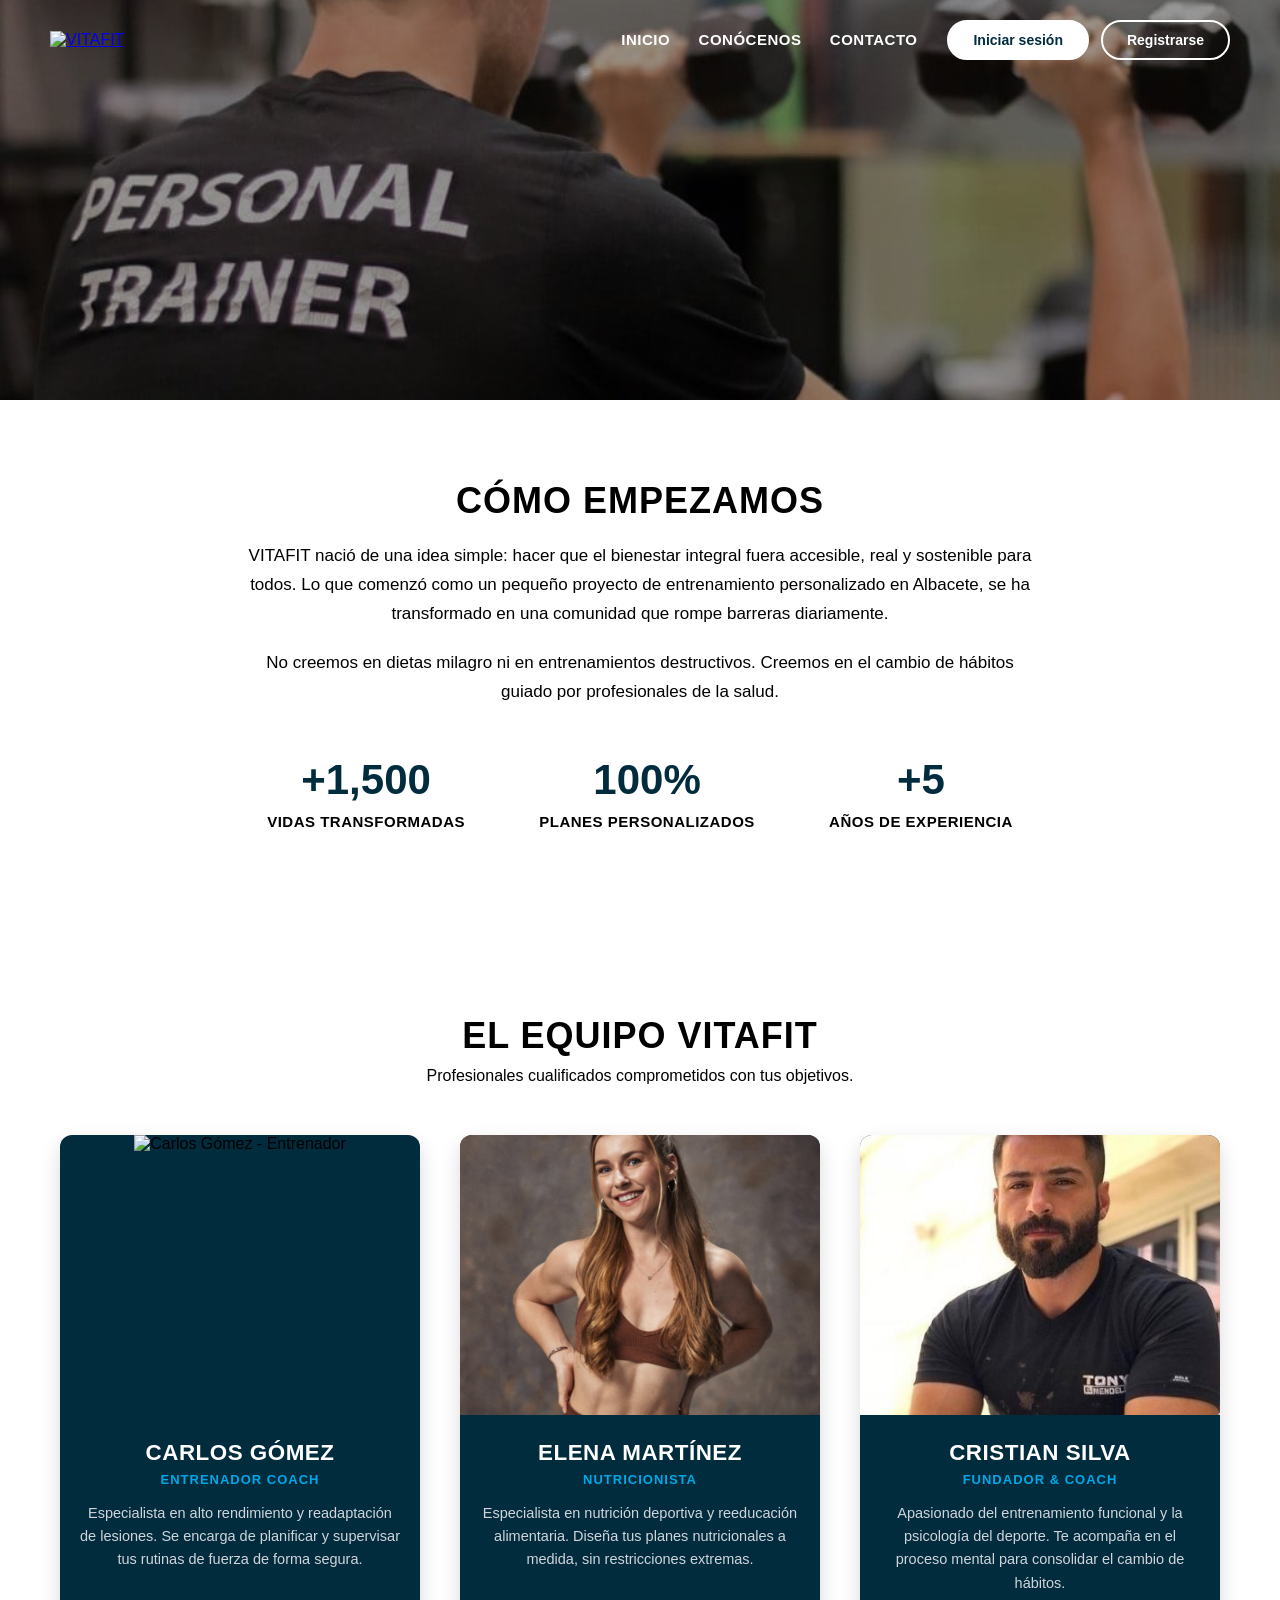
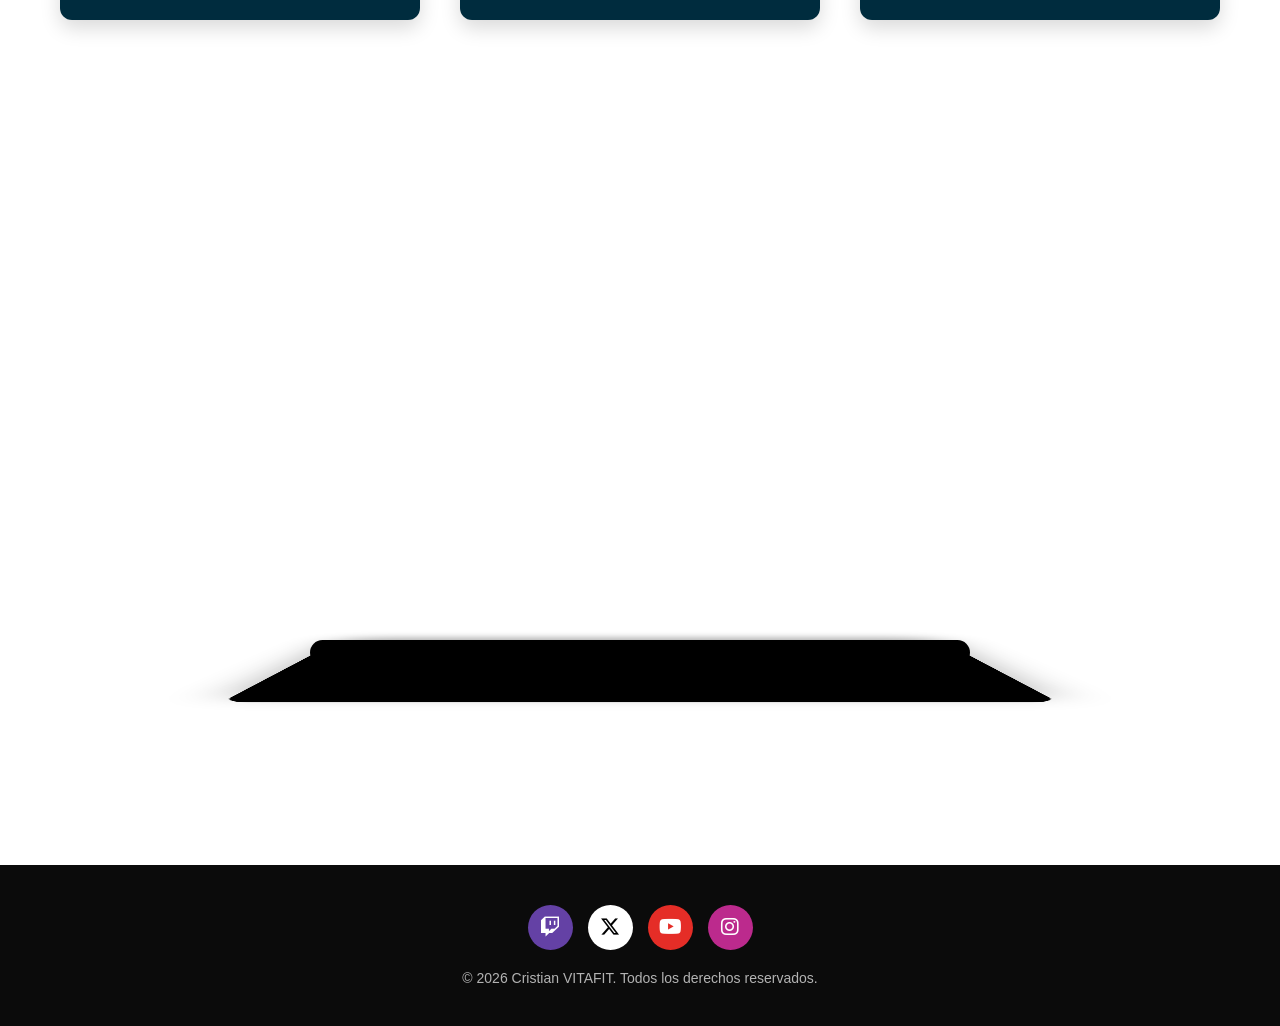
==== Conocenos.html @ 011304a1 "Página web subida" ====
<!DOCTYPE html>
<html lang="en">
<head>
    <meta charset="UTF-8">
    <meta name="viewport" content="width=device-width, initial-scale=1.0">
    <title>Contacto</title>
    <link rel="stylesheet" href="style.css">
    <link rel="icon" href="Imagenes/Vitafit_logo.webp" type="Imagen/webp">
    <link rel="stylesheet" href="https://cdnjs.cloudflare.com/ajax/libs/font-awesome/6.5.1/css/all.min.css">
</head>
<body>
    <header class="cabecera-sitio">
        <div class="logotipo">
            <a href="Index.html">
                <img src="Imagenes/Vitafit_logo.webp" alt="VITAFIT">
            </a>
        </div>
        <div class="contenedor-navegacion">
        <nav class="menu-navegacion">
            <a href="Index.html">Inicio</a>
            <a href="Conocenos.html">Conócenos</a>
            <a href="Contacto.html">Contacto</a>
        </nav>
        <div class="botones-autenticacion">
            <a href="Inicio_Sesion.html" class="btn-autenticacion btn-ingreso">Iniciar sesión</a>
            <a href="Registro.html" class="btn-autenticacion btn-registro">Registrarse</a>
        </div>
        </div>
    </header>


    <section class="seccion-principal seccion-conocenos">
        <div class="contenido-principal">
            <h1></h1>
            <p></p>
        </div>
  </section>

  <main class="contenedor-principal-pagina">
    
        <section class="seccion-historia">
        <div class="bloque-historia">
            <h2>Cómo Empezamos</h2>
            <p>VITAFIT nació de una idea simple: hacer que el bienestar integral fuera accesible, real y sostenible para todos. Lo que comenzó como un pequeño proyecto de entrenamiento personalizado en Albacete, se ha transformado en una comunidad que rompe barreras diariamente.</p>
            <p>No creemos en dietas milagro ni en entrenamientos destructivos. Creemos en el cambio de hábitos guiado por profesionales de la salud.</p>
            
            <div class="contador-logros">
                <div class="logro-item">
                    <h3>+1,500</h3>
                    <p>Vidas Transformadas</p>
                </div>
                <div class="logro-item">
                    <h3>100%</h3>
                    <p>Planes Personalizados</p>
                </div>
                <div class="logro-item">
                    <h3>+5</h3>
                    <p>Años de Experiencia</p>
                </div>
            </div>
        </div>
    </section>
  


<div id="equipo" class="seccion-equipo-niveles">
    <h2 class="titulo-equipo">El Equipo VITAFIT</h2>
    <p class="subtitulo-equipo">Profesionales cualificados comprometidos con tus objetivos.</p>
    
    <div class="contenedor-tarjetas-3columnas">
        

        <div class="tarjeta-estilo">
            <div class="tarjeta-imagen">
                <img src="Imagenes/sergio-peinado-youtube-fitness.webp" alt="Carlos Gómez - Entrenador"/>
            </div>
            <div class="tarjeta-contenido">
                <h3>Carlos Gómez</h3>
                <div class="puesto-personal">Entrenador Coach</div>
                <p>Especialista en alto rendimiento y readaptación de lesiones. Se encarga de planificar y supervisar tus rutinas de fuerza de forma segura.</p>
            </div>
        </div>

  
        <div class="tarjeta-estilo">
            <div class="tarjeta-imagen">
                <img src="Imagenes/Lara_nutricion.jpg" alt="Elena Martínez - Nutricionista"/>
            </div>
            <div class="tarjeta-contenido">
                <h3>Elena Martínez</h3>
                <div class="puesto-personal">Nutricionista</div>
                <p>Especialista en nutrición deportiva y reeducación alimentaria. Diseña tus planes nutricionales a medida, sin restricciones extremas.</p>
            </div>
        </div>


        <div class="tarjeta-estilo">
            <div class="tarjeta-imagen">
                <img src="Imagenes/fundador.jpg" alt="Cristian Silva - Fundador"/>
            </div>
            <div class="tarjeta-contenido">
                <h3>Cristian Silva</h3>
                <div class="puesto-personal">Fundador & Coach </div>
                <p>Apasionado del entrenamiento funcional y la psicología del deporte. Te acompaña en el proceso mental para consolidar el cambio de hábitos.</p>
            </div>
        </div>
        
    </div>
</div>


<div id="portatil">
    <div class="portatil-container">
        <div class="portatil">
            <div class="pantalla">
                <iframe 
                    src="Imagenes/Video.mp4" 
                    frameborder="0"
                    allow="accelerometer; autoplay; clipboard-write; encrypted-media; gyroscope; picture-in-picture"
                    allowfullscreen>
                </iframe>
            </div>
            <div class="base"></div>
        </div>
    </div>
</div>

<script>
    const portatil = document.getElementById('portatil');
    function checkScroll() {
        const rect = portatil.getBoundingClientRect();
        const windowHeight = window.innerHeight;
        if (rect.top < windowHeight - 100) {
            portatil.classList.add('visible');
        } else {
            portatil.classList.remove('visible');
        }
    }
    window.addEventListener('scroll', checkScroll);
    checkScroll();
</script>




  </main>




    <footer class="pie-personalizado" id="contacto">
        <div class="derechos-reservados">
            &copy; 2026 Cristian VITAFIT. Todos los derechos reservados.
        </div>

        <div class="redes-sociales">
            <a href="https://www.twitch.tv" class="btn-social twitch" aria-label="Twitch" target="_blank" rel="noopener noreferrer">
                <i class="fa-brands fa-twitch"></i>
            </a>
            <a href="https://x.com" class="btn-social x-twitter" aria-label="X (Twitter)" target="_blank" rel="noopener noreferrer">
                <i class="fa-brands fa-x-twitter"></i>
            </a>
            <a href="https://www.youtube.com" class="btn-social youtube" aria-label="YouTube" target="_blank" rel="noopener noreferrer">
                <i class="fa-brands fa-youtube"></i>
            </a>
            <a href="https://www.instagram.com" class="btn-social instagram" aria-label="Instagram" target="_blank" rel="noopener noreferrer">
                <i class="fa-brands fa-instagram"></i>
            </a>
        </div>
    </footer>
</body>
</html>
---- style.css ----
* {
    margin: 0;
    padding: 0;
    box-sizing: border-box;
    font-family: 'Segoe UI', Tahoma, Geneva, Verdana, sans-serif;
}


/* 
        =========================================
                    INDEX
        ========================================= 
*/


html {
    scroll-behavior: smooth;
}


.cabecera-sitio {
      position: fixed; 
      top: 0;
      left: 0;
      width: 100%;
      height: 80px;
      z-index: 100;
      display: flex;
      justify-content: space-between;
      align-items: center;
      padding: 0 50px;
      background-color: rgba(255, 255, 255, 0);
      animation: cambiarMenu linear both;
      animation-timeline: scroll();
      animation-range: 0px 150px; 
}

.logotipo {
    display: flex;
    align-items: center;
}

.logotipo img {
    max-height: 60px;
    width: auto;
    object-fit: contain;
}

.contenedor-navegacion {
    display: flex;
    align-items: center;
    gap: 30px;
}

.menu-navegacion a {
    color: rgb(255, 255, 255);
    text-decoration: none;
    font-weight: 600;
    font-size: 15px;
    margin-left: 24px;
    text-transform: uppercase;
    letter-spacing: 0.5px;
    transition: opacity 0.2s ease;
    animation: cambiarTexto linear both;
    animation-timeline: scroll();
    animation-range: 0px 150px;
}

.menu-navegacion a:hover {
    opacity: 0.8;
}


.botones-autenticacion {
    display: flex;
    gap: 12px;
    align-items: center;
}

.btn-autenticacion {
    text-decoration: none;
    font-weight: 700;
    font-size: 14px;
    padding: 10px 24px;
    border-radius: 50px;
    transition: all 0.3s ease;
    display: inline-block;
    text-align: center;
}


.btn-ingreso {
    background-color: #ffffff;
    color: #002c3e;
    border: 2px solid #ffffff;
    animation: cambiarIngreso linear both;
    animation-timeline: scroll();
    animation-range: 0px 150px;
}

.btn-ingreso:hover {
    transform: scale(1.03);
    opacity: 0.9;
}


.btn-registro {
    background-color: transparent;
    color: #ffffff;
    border: 2px solid #ffffff;
    animation: cambiarRegistro linear both;
    animation-timeline: scroll();
    animation-range: 0px 150px;
}

.btn-registro:hover {
    background-color: rgba(255, 255, 255, 0.1);
    transform: scale(1.03);
}


@keyframes cambiarIngreso {
    to {
    background-color: #002c3e;
    color: #ffffff;
    border-color: #002c3e;
    }
}

@keyframes cambiarRegistro {
    to {
    color: #002c3e;
    border-color: #002c3e;
    }
}

@keyframes cambiarMenu {
    to {
    background-color: rgba(255, 255, 255, 1); 
    box-shadow: 0 2px 10px rgba(0, 0, 0, 0.1); 
    }
}

@keyframes cambiarTexto {
    to {
    color: rgb(26, 26, 26); 
    }
}


.seccion-principal {
    height: 100vh;
    background: linear-gradient(rgba(0, 0, 0, 0.4), rgba(0, 0, 0, 0.4)), 
                url('Imagenes/Header.jpeg') center/cover no-repeat;
    display: flex;
    justify-content: center;
    align-items: center;
    color: white;
    text-align: center;
}

.contenido-principal {
    max-width: 800px;
    padding: 0 20px;
}

.contenido-principal h1 {
    font-size: 54px;
    font-weight: 800;
    color: white;
    text-transform: uppercase;
    letter-spacing: 1px;
    line-height: 1.2;
    margin-bottom: 20px;
    text-shadow: 2px 2px 8px rgba(0,0,0,0.5);
}

.contenido-principal p {
    font-size: 20px;
    margin-bottom: 35px;
    font-weight: 300;
    text-shadow: 1px 1px 4px rgba(0,0,0,0.5);
}



.btn-principal {
    display: inline-block;
    padding: 15px 35px;
    background-color: #007bff;
    color: white;
    text-decoration: none;
    font-weight: 600;
    border-radius: 50px;
    text-transform: uppercase;
    font-size: 14px;
    letter-spacing: 1px;
    transition: transform 0.3s ease, box-shadow 0.3s ease;
    box-shadow: 0 4px 15px rgba(0, 123, 255, 0.4);
}

.btn-principal:hover {
    transform: translateY(-3px);
    box-shadow: 0 6px 20px rgba(0, 123, 255, 0.6);
}


.seccion-contenido {
    padding: 100px 50px;
    background-color: #ffffff;
}

.seccion-contenido h2 {
    text-align: center;
    font-size: 36px;
    color: #000000;
    margin-bottom: 10px;
    text-transform: uppercase;
    letter-spacing: 1px;
}

.subtitulo-seccion {
    text-align: center;
    max-width: 650px;
    margin: 0 auto 60px auto;
    color: #000000;
    font-size: 18px;
    line-height: 1.6;
}

.beneficios-cuadricula {
    display: grid;
    grid-template-columns: repeat(auto-fit, minmax(280px, 1fr));
    gap: 30px;
    max-width: 1200px;
    margin: 0 auto;
}

.beneficio-elemento {
    background-color: #002c3e;
    padding: 40px 30px;
    border-radius: 12px;
    text-align: center;
    box-shadow: 0 4px 15px rgba(0,0,0,0.02);
    transition: transform 0.3s ease;
}

.beneficio-elemento:hover {
    transform: translateY(-5px);
}

.beneficio-elemento i {
    font-size: 45px;
    color: white;
    margin-bottom: 20px;
}

.beneficio-elemento h3 {
    font-size: 20px;
    margin-bottom: 12px;
    color: white;
}

.beneficio-elemento p {
    color: white;
    font-size: 15px;
    line-height: 1.6;
}


.seccion-animacion {
    background-color: #ffffff;
    padding: 0 50px 60px 50px;
    display: flex;
    justify-content: center;
    align-items: center;
    margin-top: 100px;
}

.contenedor-gif {
    max-width: 850px;
    width: 100%;
    border-radius: 12px;
    overflow: hidden;
    box-shadow: 0 8px 25px rgba(0,0,0,0.08);
}

.contenedor-gif img {
    width: 100%;
    height: auto;
    display: block;
    object-fit: cover;
}


.seccion-casos-titulo {
    background-color: #ffffff; 
    padding-top: 90px;
    text-align: center;
    margin-top: -50px;
}

.seccion-casos-titulo h2 {
    font-size: 36px;
    color: #000000;
    text-transform: uppercase;
    letter-spacing: 1px;
}

.seccion-casos-titulo p {
    color: #000000;
    max-width: 600px;
    margin: 15px auto 0 auto;
    padding: 0 20px;
    font-size: 16px;
}

.contenedor-antes-despues-grid {
    display: grid;
    grid-template-columns: repeat(3, 1fr); 
    gap: 40px; 
    justify-items: center;
    background-color: #ffffff;
    padding: 60px 40px 100px 40px;
    max-width: 1200px;
    margin: 0 auto;
}

.contenedor-comparador {
    position: relative;
    width: 100%;
    max-width: 340px; 
    height: 520px; 
    overflow: hidden;
    border-radius: 15px;
    box-shadow: 0px 8px 25px rgba(0,0,0,0.12);
}

.contenedor-comparador img {
    position: absolute;
    top: 0;
    left: 0;
    width: 100%;
    height: 100%;
    object-fit: cover;
    user-select: none;
    pointer-events: none;
}

.imagen-despues {
    clip-path: inset(0 50% 0 0);
    z-index: 2;
}

.deslizador {
    position: absolute;
    top: 0;
    left: 50%;
    transform: translateX(-1.5px);
    width: 4px;
    height: 100%;
    background-color: #002c3e;
    z-index: 3;
    cursor: grab;
}

.icono-deslizador {
    position: absolute;
    top: 50%;
    left: 50%;
    transform: translate(-50%, -50%);
    width: 36px;
    height: 36px;
    color: #ffffff;
    background-color: #002c3e;
    border: #002c3e;
    border-radius: 50%;
    display: flex;
    justify-content: center;
    align-items: center;
    font-size: 16px;
    user-select: none;
    pointer-events: none;
    box-shadow: 0 0 10px rgba(0,0,0,0.3);
}


@media (max-width: 1024px) {
    .contenedor-antes-despues-grid {
    grid-template-columns: repeat(2, 1fr);
    gap: 30px;
    }
    .contenido-principal h1 { font-size: 44px; }
}

@media (max-width: 768px) {
    .cabecera-sitio {
    padding: 0 20px;
    flex-direction: column;
    height: auto;
    padding-top: 15px;
    padding-bottom: 15px;
    gap: 15px;
    }
    .contenedor-navegacion {
    flex-direction: column;
    gap: 15px;
    }
    .menu-navegacion a {
    font-size: 13px;
    margin-left: 10px;
    margin-right: 10px;
    }
    .contenido-principal h1 { font-size: 32px; }
    .contenido-principal p { font-size: 16px; }
    .contenedor-antes-despues-grid {
    grid-template-columns: 1fr;
    padding: 40px 20px 60px 20px;
    }
    .contenedor-comparador {
    height: 460px; 
    }
}


.pie-personalizado {
    background-color: #0b0b0b; 
    padding: 40px 20px;
    display: flex;
    flex-direction: column;
    align-items: center;
    gap: 20px;
    color: #ffffff;
}

.derechos-reservados {
    font-size: 14px;
    color: #b3b3b3;
    order: 2; 
}

.redes-sociales {
    display: flex;
    justify-content: center;
    gap: 15px; 
    order: 1;
}

.btn-social {
    display: flex;
    align-items: center;
    justify-content: center;
    width: 45px;
    height: 45px;
    border-radius: 50%; 
    color: #ffffff;
    font-size: 20px;
    text-decoration: none;
    transition: transform 0.2s ease, filter 0.2s ease;
}

.btn-social:hover {
    transform: scale(1.08);
    filter: brightness(1.1);
}

.btn-social.twitch { background-color: #6441a5; }
.btn-social.x-twitter { background-color: #ffffff; color: #000000; }
.btn-social.youtube { background-color: #e52d27; }
.btn-social.instagram { background-color: #bc2a8d; }


.seccion-testimonios {
    background-color: #002c3e; 
    width: 100%;
    padding: 80px 40px; 
    display: flex;
    flex-direction: column;
    align-items: center;
}

.titulo-seccion-testimonios {
    color: #ffffff;
    font-size: 2.2rem;
    font-weight: 700;
    margin-bottom: 50px;
    text-align: center;
    max-width: 1200px;
    width: 100%;
}

.contenedor-testimonios {
    display: flex;
    gap: 30px;
    justify-content: center;
    align-items: stretch;
    flex-wrap: wrap;
    max-width: 1200px;
    width: 100%;
}

.tarjeta-testimonio {
    background-color: #ffffff;
    border-radius: 8px;
    padding: 40px 30px;
    flex: 1;
    min-width: 300px;
    max-width: 380px;
    box-shadow: 0 4px 20px rgba(0, 0, 0, 0.15);
    text-align: left;
    display: flex;
    flex-direction: column;
}

.nombre-autor {
    color: #002c3e;
    font-size: 1.75rem;
    font-weight: 400;
    line-height: 1.25;
    margin-bottom: 25px;
}

.texto-opinion {
    color: #333333;
    font-size: 1.05rem;
    line-height: 1.6;
    font-weight: 400;
}

.texto-opinion.cursiva {
    font-style: italic;
    color: #444444;
}

@media (max-width: 992px) {
    .seccion-testimonios {
        padding: 60px 20px;
    }
    .contenedor-testimonios {
        flex-direction: column;
        align-items: center;
    }
    .tarjeta-testimonio {
        width: 100%;
        max-width: 450px;
        margin-bottom: 20px;
    }
    .titulo-seccion-testimonios {
        text-align: center;
        margin-bottom: 40px;
    }
}





/* 
        =========================================
                    INICIO_SESION
        ========================================= 
*/


body.Body-login {
    display: flex;
    height: 100vh;
    width: 100vw;
    overflow: hidden;
    background-color: #ffffff;
}


.Contenedor-izquierda {
    width: 50%;
    min-width: 400px;
    display: flex;
    flex-direction: column;
    justify-content: center;
    align-items: center;
    padding: 40px;
    overflow-y: auto;

}

.Login {
    width: 100%;
    max-width: 450px;
}

.Logo {
    display: flex;
    justify-content: center; 
    align-items: center;    
    width: 100%;    
    margin-bottom: 10px;        
}

.Logo2 {
    margin-top: 340px;
    display: flex;
    justify-content: center; 
    align-items: center;    
    width: 100%;    
    margin-bottom: 10px;        
}


.Logo img {
    max-width: 150px;  
    height: auto;      
    display: block;   
}

.Logo2 img {
    max-width: 150px;  
    height: auto;      
    display: block;   
}



h1 {
    font-size: 24px;
    margin-bottom: 30px;
    color: #000000;
}

.Introducir-datos {
    margin-bottom: 20px;
}

.Introducir-datos label {
    display: block;
    font-size: 14px;
    margin-bottom: 5px;
    color: #000000;
}

.Introducir-datos input {
    width: 100%;
    padding: 12px;
    border: 1px solid #ccc;
    border-radius: 4px;
    font-size: 16px;
}

.Contraseña-olvidada {
    display: block;
    text-align: right;
    font-size: 14px;
    color: #000;
    text-decoration: underline;
    margin-top: 15px;
    margin-bottom: 25px;
    cursor: pointer;
}

.Boton-login {
    width: 100%;
    padding: 14px;
    background-color: #002D36;
    color: white;
    border: none;
    border-radius: 4px;
    font-size: 16px;
    font-weight: bold;
    cursor: pointer;
    transition: background 0.3s;
}

.Boton-login:hover {
    background-color: #004552;
}

.Login-social {
    margin-top: 30px;
}

.Login-social p {
    font-size: 18px;
    margin-bottom: 15px;
    color: #000000;
}

.Botones-social {
    display: flex;
    gap: 10px;
    margin-bottom: 25px;
}

.Botones-social {
    display: flex;
    gap: 10px;
    margin-bottom: 25px;
}


.Boton-social-facebook, .Boton-social-google {
    flex: 1;
    padding: 12px;
    border-radius: 4px;
    cursor: pointer;
    display: flex;
    justify-content: center;
    align-items: center;
    gap: 8px; 
    font-size: 14px;
    font-weight: bold;
    transition: background 0.3s, border-color 0.3s;
}

.Boton-social-facebook img, .Boton-social-google img {
    width: 20px;
    height: 20px;
    order: -1; 
}

.Boton-social-facebook {
    background-color: #3b5998;
    color: #ffffff;
    border: none;
}

.Boton-social-facebook:hover {
    background-color: #2d4373;
}

.Boton-social-google {
    background-color: #ffffff;
    color: #000000;
    border: 1px solid #e0e0e0;
}

.Boton-social-google:hover {
    background-color: #f7f7f7;
}

.Link-registro {
    display: block;
    text-align: center;
    font-size: 15px;
    color: #002D36;
    text-decoration: none;
    font-weight: bold;
}

.Link-registro:hover {
    text-decoration: underline;
}


.Contenedor-derecho-login {
    width: 50%;
    height: 100vh;
    background-image: url('Imagenes/Foto_login2.jpg');
    background-size: cover;
    background-position: center;
    display: block;
}


@media (max-width: 850px) {
    .Contenedor-derecho-login, 
    .Contenedor-derecho-registro {
        display: none;  
    }
    .Contenedor-izquierda {
        width: 100%;     
        min-width: 100%;
    }
}








/* 
        =========================================
                    REGISTRO
        ========================================= 
*/



body.Body-registro {
    display: flex;
    height: 100vh;
    width: 100vw;       
    overflow: hidden;  
    background-color: #ffffff;
}


.Contenedor-izquierda {
    width: 50%;
    display: flex;
    flex-direction: column;
    justify-content: center;
    align-items: center;
    padding: 40px;
}


.Contenedor-derecho-registro {
    width: 50%;
    background-image: url('Imagenes/Foto_registro2.jpg');
    background-size: cover;
    background-position: center;
    display: block;
}


.linea-con-texto {
    display: flex;
    align-items: center;
    text-align: center;
    margin-bottom: 20px;
}

.linea-con-texto::before,
.linea-con-texto::after {
    content: "";
    flex: 1;
    border-bottom: 1px solid #e0e0e0; 
}

.linea-con-texto:not(:empty)::before {
    margin-right: 1em; 
}
.linea-con-texto:not(:empty)::after {
    margin-left: 1em;
}

.Opciones-marketing {
    display: flex;
    flex-direction: column; 
    gap: 12px;              
    margin-bottom: 24px;   
}

.Opcion-marketing {
    display: flex;
    align-items: center;   
    gap: 8px;
    max-width: 1000px;      
}

.Opcion-marketing input[type="radio"] {
    margin-top: 4px; 
    flex-shrink: 0;
}




/* 
        =========================================
                        CONTACTO
        ========================================= 
*/




.seccion-principal.seccion-contacto {
    background: linear-gradient(rgba(0, 0, 0, 0.4), rgba(0, 0, 0, 0.4)), 
            url('Imagenes/Entrenador-contacto.png') center/cover no-repeat;
    height: 400px; 
    padding-top: 80px; 
}

 #formulario-contacto {
  display: flex;
  justify-content: center;
  align-items: center;
  min-height: 100vh;
  padding: 20px 20px 60px; 
}



.formulario {
  background-color: #002c3e;
  padding: 40px 30px;
  border-radius: 10px;
  box-shadow: 0 0 15px rgba(255, 255, 255, 0.2);
  width: 100%;
  max-width: 500px;
  transform: scale(0.9);
  transform-origin: center; 
  box-sizing: border-box;
}

.formulario h2 {
  text-align: center;
  margin-bottom: 25px;
  color: #fff;
}

.formulario label {
  display: block;
  margin-bottom: 6px;
  color: #ccc;
}

.formulario input[type="text"],
.formulario input[type="email"],
.formulario textarea {
  width: 100%;
  padding: 12px;
  margin-bottom: 18px;
  border: none;
  border-radius: 5px;
  background-color: #222;
  color: #fff;
  box-sizing: border-box;
  resize: vertical;
}

.formulario textarea {
  height: 120px;
}

.formulario button {
  display: block;
  width: 100%;
  padding: 12px;
  background-color: #444;
  color: #fff;
  border: none;
  border-radius: 5px;
  font-size: 16px;
  cursor: pointer;
  transition: background-color 0.3s ease;
}

.formulario button:hover {
  background-color: #666;
}



.seccion-mapa {
    max-width: 1200px;
    margin: 60px auto; 
    padding: 0 20px;
    text-align: center;
}

.seccion-mapa h2 {
    font-size: 28px;
    color: #000000; 
    margin-bottom: 25px;
    text-transform: uppercase;
    letter-spacing: 1px;
    margin-top: -100px;
}

.contenedor-mapa {
    width: 100%;
    border-radius: 15px; 
    overflow: hidden; 
    box-shadow: 0px 8px 25px rgba(0, 0, 0, 0.12); 
}

.contenedor-mapa iframe {
    display: block;
    width: 100%;
    height: 450px; 
}


@media (max-width: 768px) {
    .contenedor-mapa iframe {
        height: 300px; 
    }
}



/* 
        =========================================
                        CONÓCENOS
        ========================================= 
*/

.seccion-principal.seccion-conocenos {
    background: linear-gradient(rgba(0, 0, 0, 0.4), rgba(0, 0, 0, 0.4)), 
            url('Imagenes/entrenador quienes somos 3 (1).jpg') center/cover no-repeat;
    height: 400px; 
    padding-top: 80px; 
}

.seccion-historia {
    padding: 80px 20px;
    background-color: #ffffff; 
    text-align: center;
}


.bloque-historia {
    max-width: 800px;
    margin: 0 auto; 
}


.bloque-historia h2 {
    font-size: 36px;
    color: #000000; 
    margin-bottom: 20px;
    text-transform: uppercase;
    letter-spacing: 1px;
}


.bloque-historia p {
    font-size: 17px;
    line-height: 1.7;
    color: #000000; 
    margin-bottom: 20px;
}


.contador-logros {
    display: flex;
    justify-content: space-around;
    margin-top: 50px;
    gap: 20px;
    flex-wrap: wrap; 
}


.logro-item h3 {
    font-size: 42px;
    color: #002c3e; 
    font-weight: 800;
    margin-bottom: 5px;
}


.logro-item p {
    font-size: 15px;
    color: #000000; 
    text-transform: uppercase;
    font-weight: 600;
    letter-spacing: 0.5px;
}

@media (max-width: 768px) {
    
    .contador-logros {
        flex-direction: column;
        gap: 30px;
    }
}

.seccion-equipo-niveles {
    padding: 80px 0;
    background-color: #ffffff;
    text-align: center;
    width: 100%;
}

.titulo-equipo {
    font-size: 36px;
    color: #000000; 
    margin-bottom: 10px;
    text-transform: uppercase;
    letter-spacing: 1px;
}

.subtitulo-equipo {
    font-size: 16px;
    color: #000000;
    margin-bottom: 50px;
}


.contenedor-tarjetas-3columnas {
    display: flex;
    justify-content: center;
    align-items: stretch; 
    flex-wrap: wrap;
    gap: 40px; 
    max-width: 1200px;
    margin: 0 auto;
    padding: 0 20px;
}


.tarjeta-estilo {
    background: #002c3e; 
    border-radius: 12px; 
    box-shadow: 0px 8px 20px rgba(0, 0, 0, 0.15);
    display: flex;
    flex-direction: column;
    flex: 1;
    min-width: 280px;
    max-width: 360px;
    overflow: hidden;
    transition: transform 0.4s ease, box-shadow 0.4s ease, background-color 0.4s ease;
    cursor: pointer;
}


.tarjeta-estilo:hover {
    transform: translateY(-10px) scale(1.05); 
    background-color: #004d66;
    box-shadow: 0px 15px 30px rgba(0, 0, 0, 0.3);
}

.tarjeta-imagen {
    height: 280px; 
    overflow: hidden;
}

.tarjeta-imagen img {
    width: 100%;
    height: 100%;
    object-fit: cover;
    transition: transform 0.4s ease;
}


.tarjeta-estilo:hover .tarjeta-imagen img {
    transform: scale(1.1);
}

.tarjeta-contenido {
    padding: 25px 20px;
    flex-grow: 1;
    display: flex;
    flex-direction: column;
    justify-content: flex-start;
    text-align: center;
}


.tarjeta-contenido h3 {
    font-size: 1.4rem;
    font-weight: 700;
    text-transform: uppercase;
    letter-spacing: 0.5px;
    margin-bottom: 6px;
    color: #ffffff; 
}


.puesto-personal {
    font-size: 13px;
    font-weight: 600;
    color: #00a8e8; 
    text-transform: uppercase;
    margin-bottom: 15px;
    letter-spacing: 1px;
}


.tarjeta-contenido p {
    font-size: 14.5px;
    color: #d1d5db; 
    line-height: 1.6;
}


@media (max-width: 768px) {
    .seccion-equipo-niveles {
        padding: 50px 0;
    }
    .titulo-equipo {
        font-size: 28px;
        padding: 0 20px;
    }
    .contenedor-tarjetas-3columnas {
        flex-direction: column;
        align-items: center;
        gap: 30px;
    }
    .tarjeta-estilo {
        width: 100%;
        max-width: 400px;
    }
}

.portatil-container {
    position: relative;
    width: 600px;
    margin: 200px auto;
    perspective: 1200px;
}

.portatil {
    width: 100%;
    transform-style: preserve-3d;
}

.pantalla {
    width: 100%;
    height: 340px;
    background-color: #000000;
    border-radius: 20px 20px 0 0;
    overflow: hidden;
    transform-origin: bottom center;
    transition: transform 1.4s ease;
    box-shadow: 0 20px 50px rgba(0,0,0,0.3);
    position:relative;
    display: flex;
    justify-content: center;
    align-items: center;
    transition-delay: 0.1s;
}

.pantalla video, .pantalla iframe {
    width: 95%;
    height: 92%;
    object-fit: cover;
    border: none;
}

.base {
    width: 110%;
    height: 25px;
    background-color: #000000;
    border-radius: 20px;
    position: relative;
    left: -30px;
}

.base img {
    width: 100%;
    height: 100%;
    object-fit: cover;
    border-radius: 0 0 20px 20px;
}

.visible .pantalla {
    transform: rotateX(0deg);
}

.pantalla {
    transform: rotateX(-90deg);
}
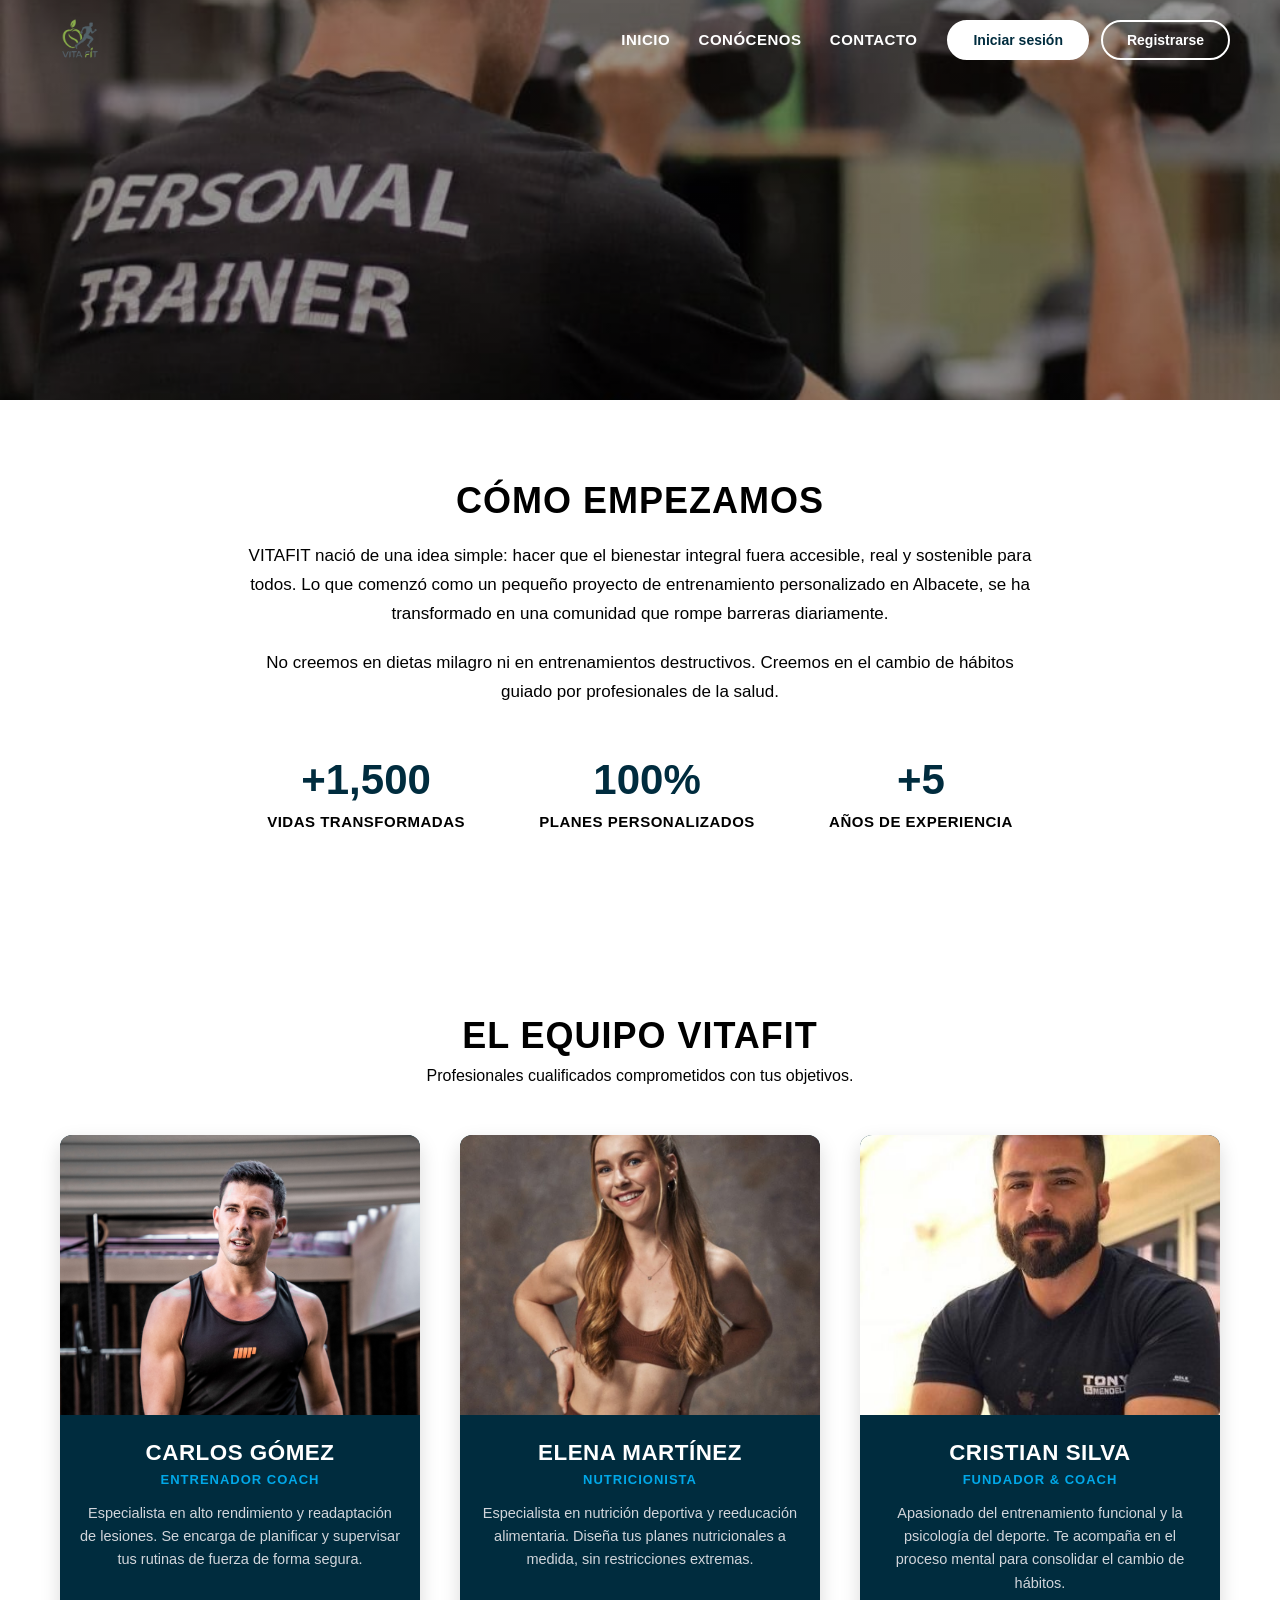
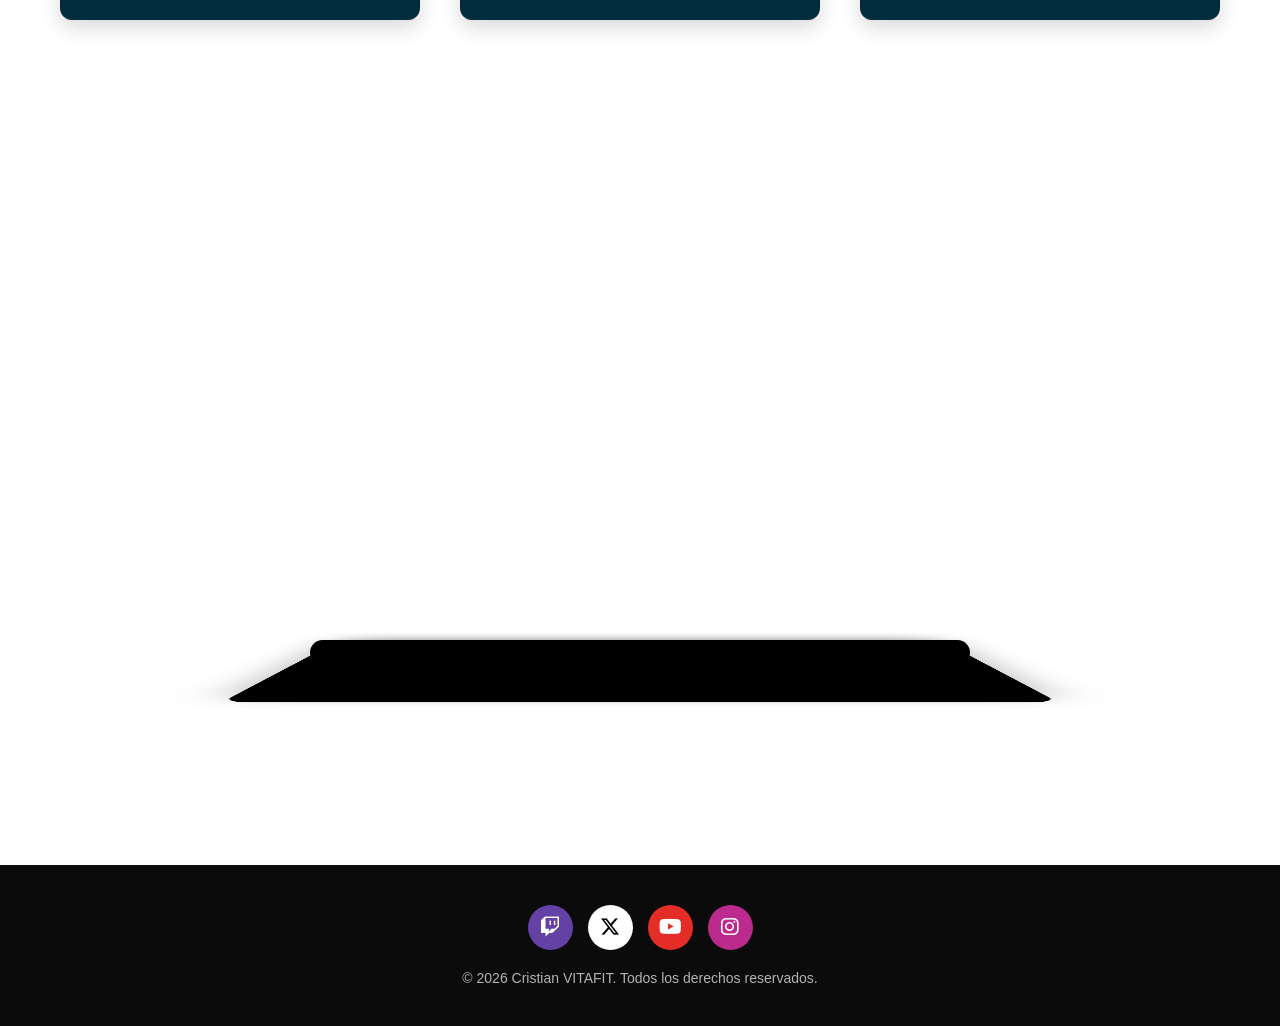
==== commit 749c932b: "Cambio de index" ====
--- a/Conocenos.html
+++ b/Conocenos.html
@@ -17,7 +17,7 @@
         </div>
         <div class="contenedor-navegacion">
         <nav class="menu-navegacion">
-            <a href="Index.html">Inicio</a>
+            <a href="index.html">Inicio</a>
             <a href="Conocenos.html">Conócenos</a>
             <a href="Contacto.html">Contacto</a>
         </nav>
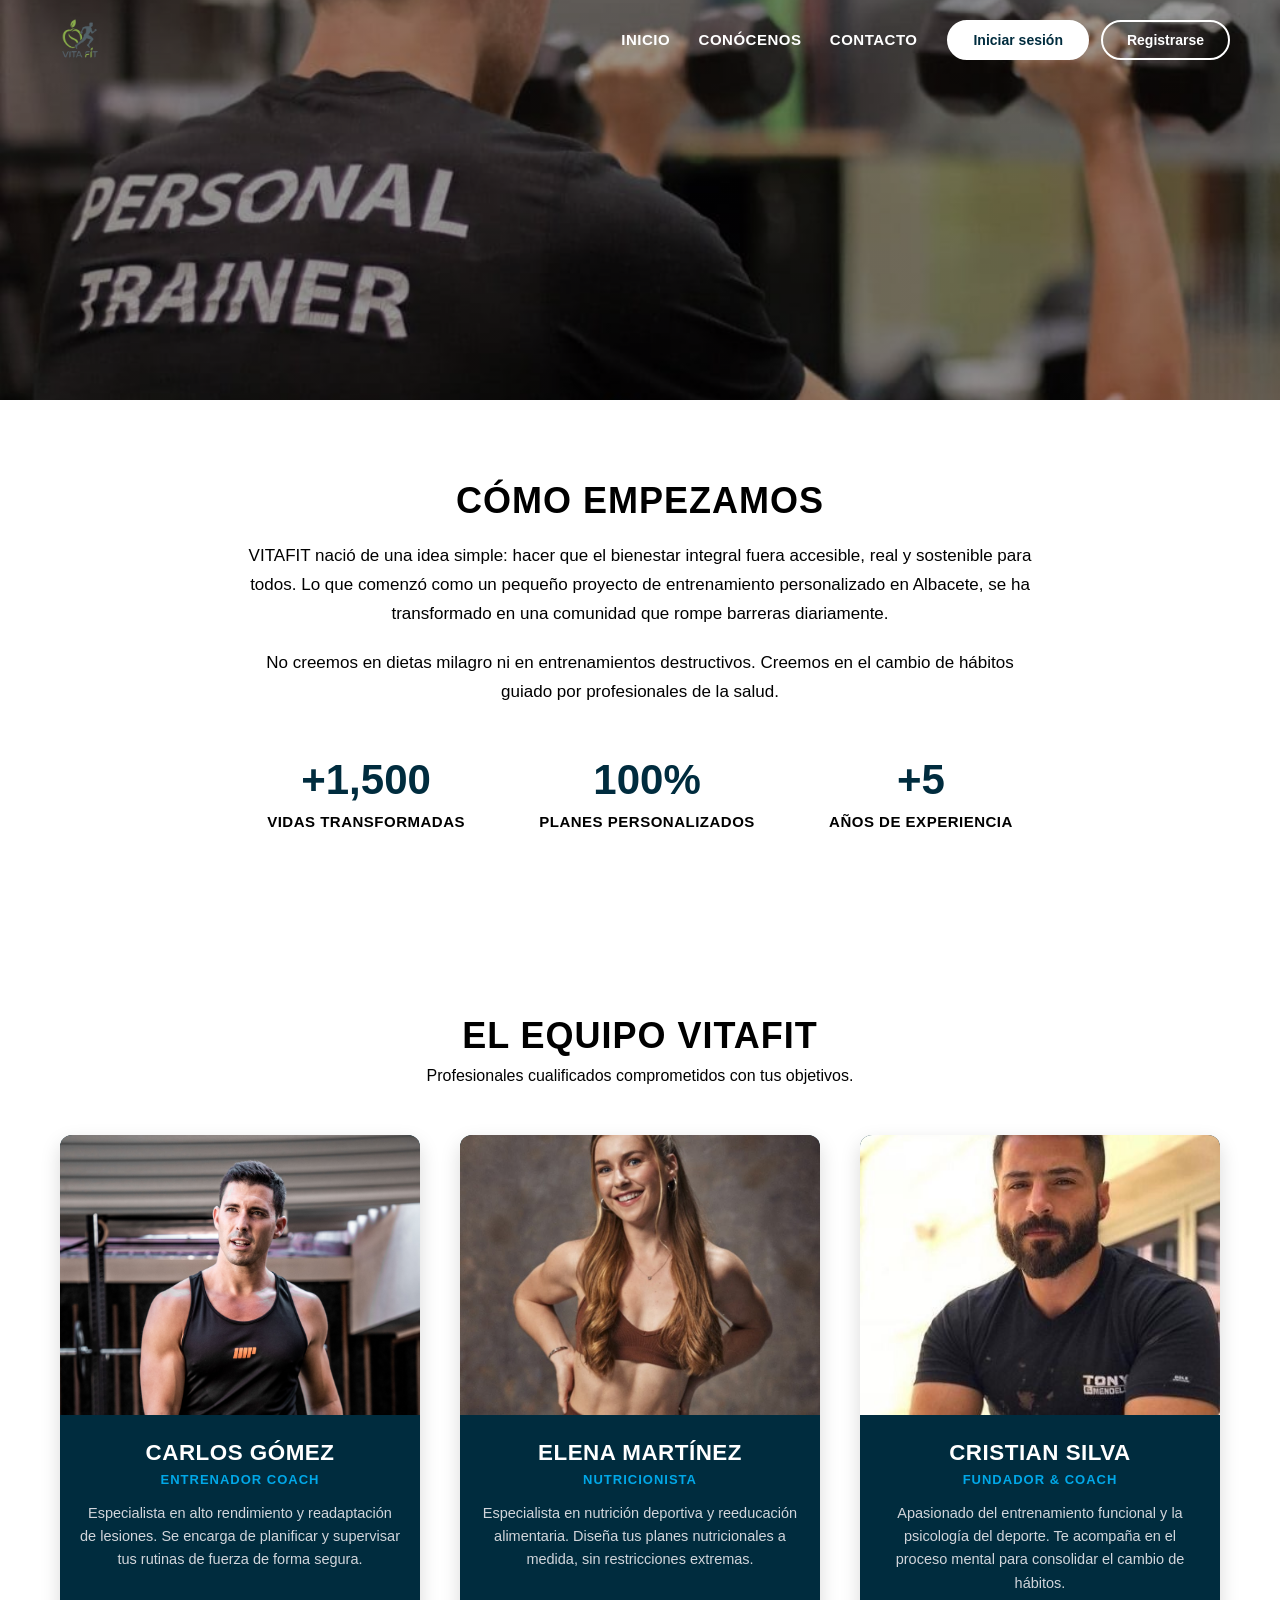
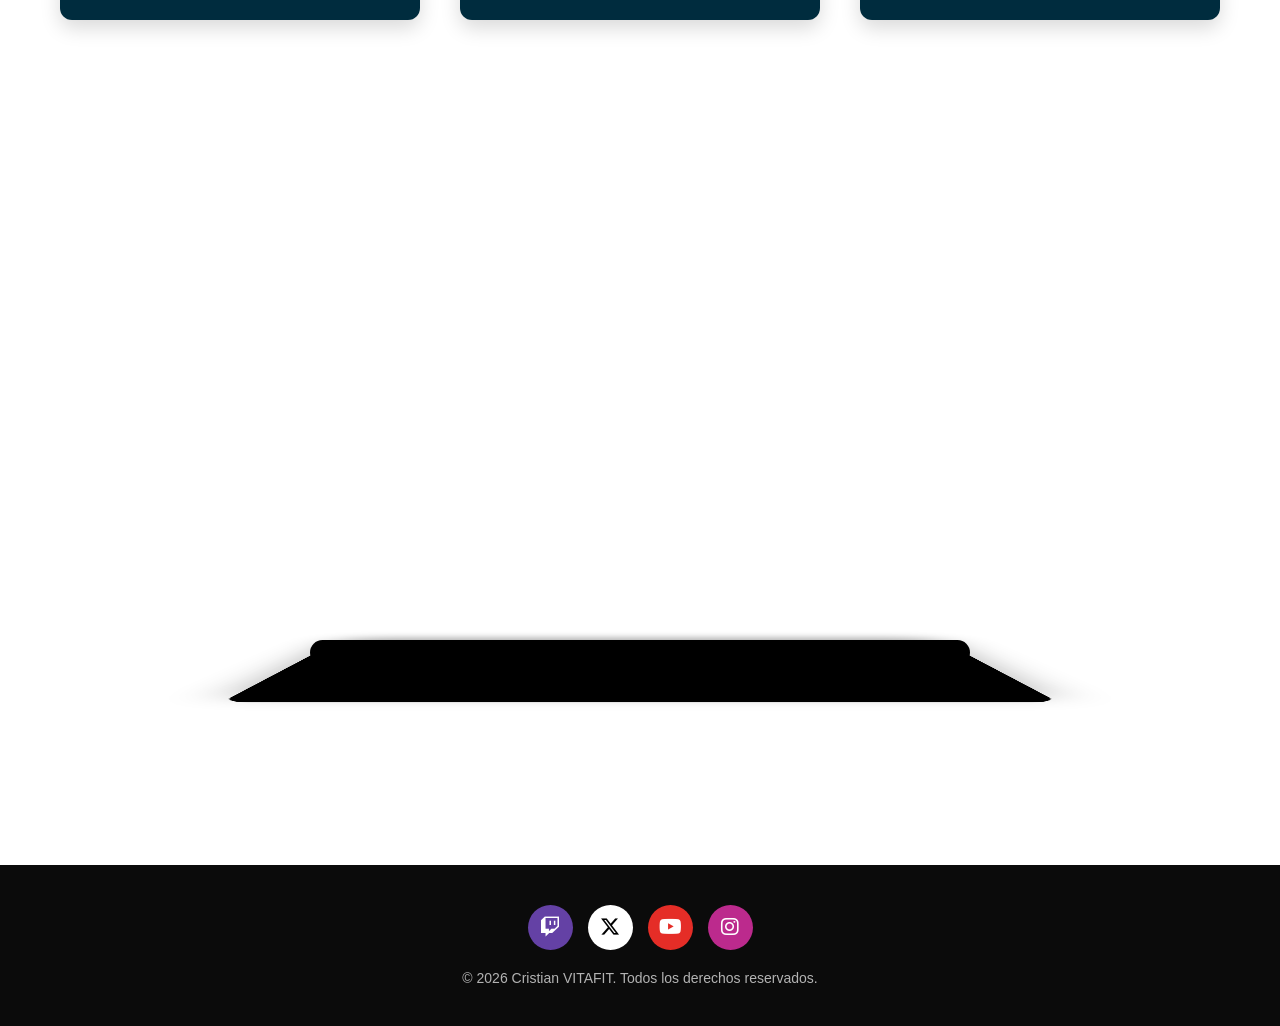
==== commit 12d78bf3: "Index mal puesto" ====
--- a/Conocenos.html
+++ b/Conocenos.html
@@ -11,7 +11,7 @@
 <body>
     <header class="cabecera-sitio">
         <div class="logotipo">
-            <a href="Index.html">
+            <a href="index.html">
                 <img src="Imagenes/Vitafit_logo.webp" alt="VITAFIT">
             </a>
         </div>
